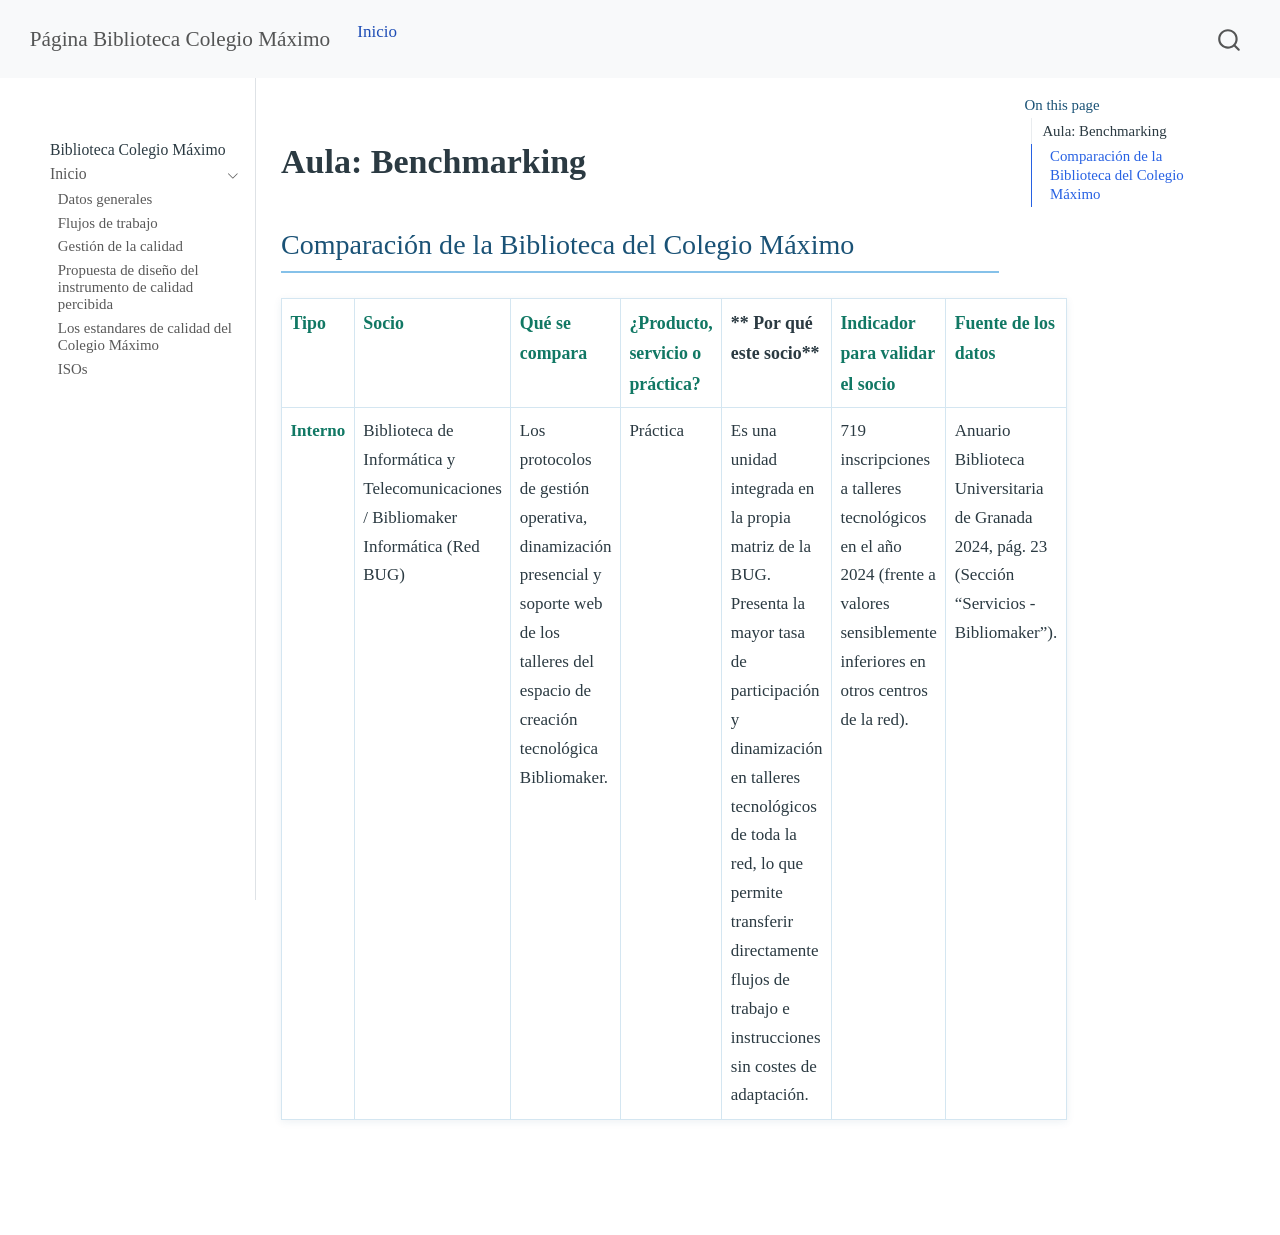
==== docs/benchmarking.html @ 6a1b7135 "changes" ====
<!DOCTYPE html>
<html xmlns="http://www.w3.org/1999/xhtml" lang="en" xml:lang="en"><head>

<meta charset="utf-8">
<meta name="generator" content="quarto-1.10.18">

<meta name="viewport" content="width=device-width, initial-scale=1.0, user-scalable=yes">


<title>benchmarking – Página Biblioteca Colegio Máximo</title>
<style>
/* Default styles provided by pandoc.
** See https://pandoc.org/MANUAL.html#variables-for-html for config info.
*/
span.smallcaps{font-variant: small-caps;}
div.columns{display: flex; gap: 1.5em;}
div.column{flex: auto;}
@media screen {
div.columns{gap: min(4vw, 1.5em);}
div.column{overflow-x: auto;}
}
div.hanging-indent{margin-left: 1.5em; text-indent: -1.5em;}
ul.task-list{list-style: none;}
ul.task-list li input[type="checkbox"] {
  width: 0.8em;
  margin: 0 0.8em 0.2em -1em; /* quarto-specific, see https://github.com/quarto-dev/quarto-cli/issues/4556 */ 
  vertical-align: middle;
}
</style>


<script src="site_libs/quarto-nav/quarto-nav.js"></script>
<script src="site_libs/quarto-nav/headroom.min.js"></script>
<script src="site_libs/clipboard/clipboard.min.js"></script>
<script src="site_libs/quarto-search/autocomplete.umd.js"></script>
<script src="site_libs/quarto-search/fuse.min.js"></script>
<script src="site_libs/quarto-search/quarto-search.js"></script>
<meta name="quarto:offset" content="./">
<script src="site_libs/quarto-html/quarto.js" type="module"></script>
<script src="site_libs/quarto-html/tabsets/tabsets.js" type="module"></script>
<script src="site_libs/quarto-html/popper.min.js"></script>
<script src="site_libs/quarto-html/tippy.umd.min.js"></script>
<script src="site_libs/quarto-html/anchor.min.js"></script>
<link href="site_libs/quarto-html/tippy.css" rel="stylesheet">
<link href="site_libs/quarto-html/quarto-syntax-highlighting-64a204ab8560d761af7679ceaba22944.css" rel="stylesheet" id="quarto-text-highlighting-styles">
<script src="site_libs/bootstrap/bootstrap.min.js"></script>
<link href="site_libs/bootstrap/bootstrap-icons.css" rel="stylesheet">
<link href="site_libs/bootstrap/bootstrap-4e663f3a4ff1a491e18bd6a28adf0390.min.css" rel="stylesheet" append-hash="true" id="quarto-bootstrap" data-mode="light">
<script id="quarto-search-options" type="application/json">{
  "location": "navbar",
  "copy-button": false,
  "collapse-after": 3,
  "panel-placement": "end",
  "type": "overlay",
  "limit": 50,
  "keyboard-shortcut": [
    "f",
    "/",
    "s"
  ],
  "show-item-context": false,
  "language": {
    "search-no-results-text": "No results",
    "search-matching-documents-text": "matching documents",
    "search-copy-link-title": "Copy link to search",
    "search-hide-matches-text": "Hide additional matches",
    "search-more-match-text": "more match in this document",
    "search-more-matches-text": "more matches in this document",
    "search-clear-button-title": "Clear",
    "search-text-placeholder": "",
    "search-detached-cancel-button-title": "Cancel",
    "search-submit-button-title": "Submit",
    "search-label": "Search"
  }
}</script>


<link rel="stylesheet" href="styles.css">
</head>

<body class="nav-sidebar docked nav-fixed quarto-light">

<div id="quarto-search-results"></div>
  <header id="quarto-header" class="headroom fixed-top">
    <nav class="navbar navbar-expand-lg " data-bs-theme="dark">
      <div class="navbar-container container-fluid">
      <div class="navbar-brand-container mx-auto">
    <a class="navbar-brand" href="./index.html">
    <span class="navbar-title">Página Biblioteca Colegio Máximo</span>
    </a>
  </div>
            <div id="quarto-search" class="" title="Search"></div>
          <button class="navbar-toggler" type="button" data-bs-toggle="collapse" data-bs-target="#navbarCollapse" aria-controls="navbarCollapse" role="menu" aria-expanded="false" aria-label="Toggle navigation" onclick="if (window.quartoToggleHeadroom) { window.quartoToggleHeadroom(); }">
  <span class="navbar-toggler-icon"></span>
</button>
          <div class="collapse navbar-collapse" id="navbarCollapse">
            <ul class="navbar-nav navbar-nav-scroll me-auto">
  <li class="nav-item">
    <a class="nav-link active" href="./index.html" aria-current="page"> 
<span class="menu-text">Inicio</span></a>
  </li>  
</ul>
          </div> <!-- /navcollapse -->
            <div class="quarto-navbar-tools">
</div>
      </div> <!-- /container-fluid -->
    </nav>
  <nav class="quarto-secondary-nav">
    <div class="container-fluid d-flex">
      <button type="button" class="quarto-btn-toggle btn" data-bs-toggle="collapse" role="button" data-bs-target=".quarto-sidebar-collapse-item" aria-controls="quarto-sidebar" aria-expanded="false" aria-label="Toggle sidebar navigation" onclick="if (window.quartoToggleHeadroom) { window.quartoToggleHeadroom(); }">
        <i class="bi bi-layout-text-sidebar-reverse"></i>
      </button>
        <nav class="quarto-page-breadcrumbs" aria-label="breadcrumb"><ol class="breadcrumb"></ol></nav>
        <a class="flex-grow-1" role="navigation" data-bs-toggle="collapse" data-bs-target=".quarto-sidebar-collapse-item" aria-controls="quarto-sidebar" aria-expanded="false" aria-label="Toggle sidebar navigation" onclick="if (window.quartoToggleHeadroom) { window.quartoToggleHeadroom(); }">      
        </a>
      <button type="button" class="btn quarto-search-button" aria-label="Search" onclick="window.quartoOpenSearch();">
        <i class="bi bi-search"></i>
      </button>
    </div>
  </nav>
</header>
<!-- content -->
<div id="quarto-content" class="quarto-container page-columns page-rows-contents page-layout-article page-navbar">
<!-- sidebar -->
  <nav id="quarto-sidebar" class="sidebar collapse collapse-horizontal quarto-sidebar-collapse-item sidebar-navigation docked overflow-auto">
        <div class="mt-2 flex-shrink-0 align-items-center">
        <div class="sidebar-search">
        <div id="quarto-search" class="" title="Search"></div>
        </div>
        </div>
    <div class="sidebar-menu-container"> 
    <ul class="list-unstyled mt-1">
        <li class="sidebar-item sidebar-item-section">
      <span class="sidebar-item-text sidebar-link text-start">
 <span class="menu-text">Biblioteca Colegio Máximo</span></span>
  </li>
        <li class="sidebar-item sidebar-item-section">
      <div class="sidebar-item-container"> 
            <a href="./index.html" class="sidebar-item-text sidebar-link">
 <span class="menu-text">Inicio</span></a>
          <a class="sidebar-item-toggle text-start" data-bs-toggle="collapse" data-bs-target="#" role="navigation" aria-expanded="true" aria-label="Toggle section">
            <i class="bi bi-chevron-right ms-2"></i>
          </a> 
      </div>
      <ul id="" class="collapse list-unstyled sidebar-section depth1 show">  
          <li class="sidebar-item">
  <div class="sidebar-item-container"> 
  <a href="./t1s1.html" class="sidebar-item-text sidebar-link">
 <span class="menu-text">Datos generales</span></a>
  </div>
</li>
          <li class="sidebar-item">
  <div class="sidebar-item-container"> 
  <a href="./flujosdetrabajo.html" class="sidebar-item-text sidebar-link">
 <span class="menu-text">Flujos de trabajo</span></a>
  </div>
</li>
          <li class="sidebar-item">
  <div class="sidebar-item-container"> 
  <a href="./gestioncalidad.html" class="sidebar-item-text sidebar-link">
 <span class="menu-text">Gestión de la calidad</span></a>
  </div>
</li>
          <li class="sidebar-item">
  <div class="sidebar-item-container"> 
  <a href="./disenodelisntrumento.html" class="sidebar-item-text sidebar-link">
 <span class="menu-text">Propuesta de diseño del instrumento de calidad percibida</span></a>
  </div>
</li>
          <li class="sidebar-item">
  <div class="sidebar-item-container"> 
  <a href="./estandarescalidad.html" class="sidebar-item-text sidebar-link">
 <span class="menu-text">Los estandares de calidad del Colegio Máximo</span></a>
  </div>
</li>
          <li class="sidebar-item">
  <div class="sidebar-item-container"> 
  <a href="./iso.qmd" class="sidebar-item-text sidebar-link">
 <span class="menu-text">ISOs</span></a>
  </div>
</li>
      </ul>
  </li>
    </ul>
    </div>
</nav>
<div id="quarto-sidebar-glass" class="quarto-sidebar-collapse-item" data-bs-toggle="collapse" data-bs-target=".quarto-sidebar-collapse-item"></div>
<!-- margin-sidebar -->
    <div id="quarto-margin-sidebar" class="sidebar margin-sidebar">
        <nav id="TOC" role="doc-toc" class="toc-active">
    <h2 id="toc-title">On this page</h2>
   
  <ul>
  <li><a href="#aula-benchmarking" id="toc-aula-benchmarking" class="nav-link active" data-scroll-target="#aula-benchmarking">Aula: Benchmarking</a>
  <ul class="collapse">
  <li><a href="#comparación-de-la-biblioteca-del-colegio-máximo" id="toc-comparación-de-la-biblioteca-del-colegio-máximo" class="nav-link" data-scroll-target="#comparación-de-la-biblioteca-del-colegio-máximo">Comparación de la Biblioteca del Colegio Máximo</a></li>
  </ul></li>
  </ul>
</nav>
    </div>
<!-- main -->
<main class="content" id="quarto-document-content"><header id="title-block-header" class="quarto-title-block"></header>




<section id="aula-benchmarking" class="level1">
<h1>Aula: Benchmarking</h1>
<section id="comparación-de-la-biblioteca-del-colegio-máximo" class="level2">
<h2 class="anchored" data-anchor-id="comparación-de-la-biblioteca-del-colegio-máximo">Comparación de la Biblioteca del Colegio Máximo</h2>
<table class="caption-top table">
<colgroup>
<col style="width: 14%">
<col style="width: 14%">
<col style="width: 14%">
<col style="width: 14%">
<col style="width: 14%">
<col style="width: 14%">
<col style="width: 14%">
</colgroup>
<thead>
<tr class="header">
<th style="text-align: left;"><strong>Tipo</strong></th>
<th style="text-align: left;"><strong>Socio</strong></th>
<th style="text-align: left;"><strong>Qué se compara</strong></th>
<th style="text-align: left;"><strong>¿Producto, servicio o práctica?</strong></th>
<th style="text-align: left;">** Por qué este socio**</th>
<th style="text-align: left;"><strong>Indicador para validar el socio</strong></th>
<th style="text-align: left;"><strong>Fuente de los datos</strong></th>
</tr>
</thead>
<tbody>
<tr class="odd">
<td style="text-align: left;"><strong>Interno</strong></td>
<td style="text-align: left;">Biblioteca de Informática y Telecomunicaciones / Bibliomaker Informática (Red BUG)</td>
<td style="text-align: left;">Los protocolos de gestión operativa, dinamización presencial y soporte web de los talleres del espacio de creación tecnológica Bibliomaker.</td>
<td style="text-align: left;">Práctica</td>
<td style="text-align: left;">Es una unidad integrada en la propia matriz de la BUG. Presenta la mayor tasa de participación y dinamización en talleres tecnológicos de toda la red, lo que permite transferir directamente flujos de trabajo e instrucciones sin costes de adaptación.</td>
<td style="text-align: left;">719 inscripciones a talleres tecnológicos en el año 2024 (frente a valores sensiblemente inferiores en otros centros de la red).</td>
<td style="text-align: left;">Anuario Biblioteca Universitaria de Granada 2024, pág. 23 (Sección “Servicios - Bibliomaker”).</td>
</tr>
</tbody>
</table>


</section>
</section>

</main> <!-- /main -->
<script id="quarto-html-after-body" type="application/javascript">
  window.document.addEventListener("DOMContentLoaded", function (event) {
    const icon = "";
    const anchorJS = new window.AnchorJS();
    anchorJS.options = {
      placement: 'right',
      icon: icon
    };
    anchorJS.add('.anchored');
    const isCodeAnnotation = (el) => {
      for (const clz of el.classList) {
        if (clz.startsWith('code-annotation-')) {                     
          return true;
        }
      }
      return false;
    }
    const onCopySuccess = function(e) {
      // button target
      const button = e.trigger;
      // don't keep focus
      button.blur();
      // flash "checked"
      button.classList.add('code-copy-button-checked');
      var currentTitle = button.getAttribute("title");
      button.setAttribute("title", "Copied!");
      let tooltip;
      if (window.bootstrap) {
        button.setAttribute("data-bs-toggle", "tooltip");
        button.setAttribute("data-bs-placement", "left");
        button.setAttribute("data-bs-title", "Copied!");
        tooltip = new bootstrap.Tooltip(button, 
          { trigger: "manual", 
            customClass: "code-copy-button-tooltip",
            offset: [0, -8]});
        tooltip.show();    
      }
      setTimeout(function() {
        if (tooltip) {
          tooltip.hide();
          button.removeAttribute("data-bs-title");
          button.removeAttribute("data-bs-toggle");
          button.removeAttribute("data-bs-placement");
        }
        button.setAttribute("title", currentTitle);
        button.classList.remove('code-copy-button-checked');
      }, 1000);
      // clear code selection
      e.clearSelection();
    }
    const getTextToCopy = function(trigger) {
      const outerScaffold = trigger.parentElement.cloneNode(true);
      const codeEl = outerScaffold.querySelector('code');
      for (const childEl of codeEl.children) {
        if (isCodeAnnotation(childEl)) {
          childEl.remove();
        }
      }
      return codeEl.innerText;
    }
    const clipboard = new window.ClipboardJS('.code-copy-button:not([data-in-quarto-modal])', {
      text: getTextToCopy
    });
    clipboard.on('success', onCopySuccess);
    if (window.document.getElementById('quarto-embedded-source-code-modal')) {
      const clipboardModal = new window.ClipboardJS('.code-copy-button[data-in-quarto-modal]', {
        text: getTextToCopy,
        container: window.document.getElementById('quarto-embedded-source-code-modal')
      });
      clipboardModal.on('success', onCopySuccess);
    }
      var localhostRegex = new RegExp(/^(?:http|https):\/\/localhost\:?[0-9]*\//);
      var mailtoRegex = new RegExp(/^mailto:/);
        var filterRegex = new RegExp('/' + window.location.host + '/');
      var isInternal = (href) => {
          return filterRegex.test(href) || localhostRegex.test(href) || mailtoRegex.test(href);
      }
      // Inspect non-navigation links and adorn them if external
     var links = window.document.querySelectorAll('a[href]:not(.nav-link):not(.navbar-brand):not(.toc-action):not(.sidebar-link):not(.sidebar-item-toggle):not(.pagination-link):not(.no-external):not([aria-hidden]):not(.dropdown-item):not(.quarto-navigation-tool):not(.about-link)');
      for (var i=0; i<links.length; i++) {
        const link = links[i];
        if (!isInternal(link.href)) {
          // undo the damage that might have been done by quarto-nav.js in the case of
          // links that we want to consider external
          if (link.dataset.originalHref !== undefined) {
            link.href = link.dataset.originalHref;
          }
        }
      }
    function tippyHover(el, contentFn, onTriggerFn, onUntriggerFn) {
      const config = {
        allowHTML: true,
        maxWidth: 500,
        delay: 100,
        arrow: false,
        appendTo: function(el) {
            return el.parentElement;
        },
        interactive: true,
        interactiveBorder: 10,
        theme: 'quarto',
        placement: 'bottom-start',
      };
      if (contentFn) {
        config.content = contentFn;
      }
      if (onTriggerFn) {
        config.onTrigger = onTriggerFn;
      }
      if (onUntriggerFn) {
        config.onUntrigger = onUntriggerFn;
      }
      window.tippy(el, config); 
    }
    const noterefs = window.document.querySelectorAll('a[role="doc-noteref"]');
    for (var i=0; i<noterefs.length; i++) {
      const ref = noterefs[i];
      tippyHover(ref, function() {
        // use id or data attribute instead here
        let href = ref.getAttribute('data-footnote-href') || ref.getAttribute('href');
        try { href = new URL(href).hash; } catch {}
        const id = href.replace(/^#\/?/, "");
        const note = window.document.getElementById(id);
        if (note) {
          return note.innerHTML;
        } else {
          return "";
        }
      });
    }
    const xrefs = window.document.querySelectorAll('a.quarto-xref');
    const processXRef = (id, note) => {
      // Strip column container classes
      const stripColumnClz = (el) => {
        el.classList.remove("page-full", "page-columns");
        if (el.children) {
          for (const child of el.children) {
            stripColumnClz(child);
          }
        }
      }
      stripColumnClz(note)
      if (id === null || id.startsWith('sec-')) {
        // Special case sections, only their first couple elements
        const container = document.createElement("div");
        if (note.children && note.children.length > 2) {
          container.appendChild(note.children[0].cloneNode(true));
          for (let i = 1; i < note.children.length; i++) {
            const child = note.children[i];
            if (child.tagName === "P" && child.innerText === "") {
              continue;
            } else {
              container.appendChild(child.cloneNode(true));
              break;
            }
          }
          if (window.Quarto?.typesetMath) {
            window.Quarto.typesetMath(container);
          }
          return container.innerHTML
        } else {
          if (window.Quarto?.typesetMath) {
            window.Quarto.typesetMath(note);
          }
          return note.innerHTML;
        }
      } else {
        // Remove any anchor links if they are present
        const anchorLink = note.querySelector('a.anchorjs-link');
        if (anchorLink) {
          anchorLink.remove();
        }
        if (window.Quarto?.typesetMath) {
          window.Quarto.typesetMath(note);
        }
        if (note.classList.contains("callout")) {
          return note.outerHTML;
        } else {
          return note.innerHTML;
        }
      }
    }
    for (var i=0; i<xrefs.length; i++) {
      const xref = xrefs[i];
      tippyHover(xref, undefined, function(instance) {
        instance.disable();
        let url = xref.getAttribute('href');
        let hash = undefined; 
        if (url.startsWith('#')) {
          hash = url;
        } else {
          try { hash = new URL(url).hash; } catch {}
        }
        if (hash) {
          const id = hash.replace(/^#\/?/, "");
          const note = window.document.getElementById(id);
          if (note !== null) {
            try {
              const html = processXRef(id, note.cloneNode(true));
              instance.setContent(html);
            } finally {
              instance.enable();
              instance.show();
            }
          } else {
            // See if we can fetch this
            fetch(url.split('#')[0])
            .then(res => res.text())
            .then(html => {
              const parser = new DOMParser();
              const htmlDoc = parser.parseFromString(html, "text/html");
              const note = htmlDoc.getElementById(id);
              if (note !== null) {
                const html = processXRef(id, note);
                instance.setContent(html);
              } 
            }).finally(() => {
              instance.enable();
              instance.show();
            });
          }
        } else {
          // See if we can fetch a full url (with no hash to target)
          // This is a special case and we should probably do some content thinning / targeting
          fetch(url)
          .then(res => res.text())
          .then(html => {
            const parser = new DOMParser();
            const htmlDoc = parser.parseFromString(html, "text/html");
            const note = htmlDoc.querySelector('main.content');
            if (note !== null) {
              // This should only happen for chapter cross references
              // (since there is no id in the URL)
              // remove the first header
              if (note.children.length > 0 && note.children[0].tagName === "HEADER") {
                note.children[0].remove();
              }
              const html = processXRef(null, note);
              instance.setContent(html);
            } 
          }).finally(() => {
            instance.enable();
            instance.show();
          });
        }
      }, function(instance) {
      });
    }
        let selectedAnnoteEl;
        const selectorForAnnotation = ( cell, annotation) => {
          let cellAttr = 'data-code-cell="' + cell + '"';
          let lineAttr = 'data-code-annotation="' +  annotation + '"';
          const selector = 'span[' + cellAttr + '][' + lineAttr + ']';
          return selector;
        }
        const selectCodeLines = (annoteEl) => {
          const doc = window.document;
          const targetCell = annoteEl.getAttribute("data-target-cell");
          const targetAnnotation = annoteEl.getAttribute("data-target-annotation");
          const annoteSpan = window.document.querySelector(selectorForAnnotation(targetCell, targetAnnotation));
          const lines = annoteSpan.getAttribute("data-code-lines").split(",");
          const lineIds = lines.map((line) => {
            return targetCell + "-" + line;
          })
          let top = null;
          let height = null;
          let parent = null;
          if (lineIds.length > 0) {
              //compute the position of the single el (top and bottom and make a div)
              const el = window.document.getElementById(lineIds[0]);
              top = el.offsetTop;
              height = el.offsetHeight;
              parent = el.parentElement.parentElement;
            if (lineIds.length > 1) {
              const lastEl = window.document.getElementById(lineIds[lineIds.length - 1]);
              const bottom = lastEl.offsetTop + lastEl.offsetHeight;
              height = bottom - top;
            }
            if (top !== null && height !== null && parent !== null) {
              // cook up a div (if necessary) and position it 
              let div = window.document.getElementById("code-annotation-line-highlight");
              if (div === null) {
                div = window.document.createElement("div");
                div.setAttribute("id", "code-annotation-line-highlight");
                div.style.position = 'absolute';
                parent.appendChild(div);
              }
              div.style.top = top - 2 + "px";
              div.style.height = height + 4 + "px";
              div.style.left = 0;
              let gutterDiv = window.document.getElementById("code-annotation-line-highlight-gutter");
              if (gutterDiv === null) {
                gutterDiv = window.document.createElement("div");
                gutterDiv.setAttribute("id", "code-annotation-line-highlight-gutter");
                gutterDiv.style.position = 'absolute';
                const codeCell = window.document.getElementById(targetCell);
                const gutter = codeCell.querySelector('.code-annotation-gutter');
                gutter.appendChild(gutterDiv);
              }
              gutterDiv.style.top = top - 2 + "px";
              gutterDiv.style.height = height + 4 + "px";
            }
            selectedAnnoteEl = annoteEl;
          }
        };
        const unselectCodeLines = () => {
          const elementsIds = ["code-annotation-line-highlight", "code-annotation-line-highlight-gutter"];
          elementsIds.forEach((elId) => {
            const div = window.document.getElementById(elId);
            if (div) {
              div.remove();
            }
          });
          selectedAnnoteEl = undefined;
        };
          // Handle positioning of the toggle
      window.addEventListener(
        "resize",
        throttle(() => {
          elRect = undefined;
          if (selectedAnnoteEl) {
            selectCodeLines(selectedAnnoteEl);
          }
        }, 10)
      );
      function throttle(fn, ms) {
      let throttle = false;
      let timer;
        return (...args) => {
          if(!throttle) { // first call gets through
              fn.apply(this, args);
              throttle = true;
          } else { // all the others get throttled
              if(timer) clearTimeout(timer); // cancel #2
              timer = setTimeout(() => {
                fn.apply(this, args);
                timer = throttle = false;
              }, ms);
          }
        };
      }
        // Attach click handler to the DT
        const annoteDls = window.document.querySelectorAll('dt[data-target-cell]');
        for (const annoteDlNode of annoteDls) {
          annoteDlNode.addEventListener('click', (event) => {
            const clickedEl = event.target;
            if (clickedEl !== selectedAnnoteEl) {
              unselectCodeLines();
              const activeEl = window.document.querySelector('dt[data-target-cell].code-annotation-active');
              if (activeEl) {
                activeEl.classList.remove('code-annotation-active');
              }
              selectCodeLines(clickedEl);
              clickedEl.classList.add('code-annotation-active');
            } else {
              // Unselect the line
              unselectCodeLines();
              clickedEl.classList.remove('code-annotation-active');
            }
          });
        }
    const findCites = (el) => {
      const parentEl = el.parentElement;
      if (parentEl) {
        const cites = parentEl.dataset.cites;
        if (cites) {
          return {
            el,
            cites: cites.split(' ')
          };
        } else {
          return findCites(el.parentElement)
        }
      } else {
        return undefined;
      }
    };
    var bibliorefs = window.document.querySelectorAll('a[role="doc-biblioref"]');
    for (var i=0; i<bibliorefs.length; i++) {
      const ref = bibliorefs[i];
      const citeInfo = findCites(ref);
      if (citeInfo) {
        tippyHover(citeInfo.el, function() {
          var popup = window.document.createElement('div');
          citeInfo.cites.forEach(function(cite) {
            var citeDiv = window.document.createElement('div');
            citeDiv.classList.add('hanging-indent');
            citeDiv.classList.add('csl-entry');
            var biblioDiv = window.document.getElementById('ref-' + cite);
            if (biblioDiv) {
              citeDiv.innerHTML = biblioDiv.innerHTML;
            }
            popup.appendChild(citeDiv);
          });
          return popup.innerHTML;
        });
      }
    }
  });
  </script>
</div> <!-- /content -->




</body></html>
---- docs/site_libs/quarto-html/tippy.css ----
.tippy-box[data-animation=fade][data-state=hidden]{opacity:0}[data-tippy-root]{max-width:calc(100vw - 10px)}.tippy-box{position:relative;background-color:#333;color:#fff;border-radius:4px;font-size:14px;line-height:1.4;white-space:normal;outline:0;transition-property:transform,visibility,opacity}.tippy-box[data-placement^=top]>.tippy-arrow{bottom:0}.tippy-box[data-placement^=top]>.tippy-arrow:before{bottom:-7px;left:0;border-width:8px 8px 0;border-top-color:initial;transform-origin:center top}.tippy-box[data-placement^=bottom]>.tippy-arrow{top:0}.tippy-box[data-placement^=bottom]>.tippy-arrow:before{top:-7px;left:0;border-width:0 8px 8px;border-bottom-color:initial;transform-origin:center bottom}.tippy-box[data-placement^=left]>.tippy-arrow{right:0}.tippy-box[data-placement^=left]>.tippy-arrow:before{border-width:8px 0 8px 8px;border-left-color:initial;right:-7px;transform-origin:center left}.tippy-box[data-placement^=right]>.tippy-arrow{left:0}.tippy-box[data-placement^=right]>.tippy-arrow:before{left:-7px;border-width:8px 8px 8px 0;border-right-color:initial;transform-origin:center right}.tippy-box[data-inertia][data-state=visible]{transition-timing-function:cubic-bezier(.54,1.5,.38,1.11)}.tippy-arrow{width:16px;height:16px;color:#333}.tippy-arrow:before{content:"";position:absolute;border-color:transparent;border-style:solid}.tippy-content{position:relative;padding:5px 9px;z-index:1}
---- docs/site_libs/quarto-html/quarto-syntax-highlighting-64a204ab8560d761af7679ceaba22944.css ----
/* quarto syntax highlight colors */
:root {
  --quarto-hl-ot-color: #003B4F;
  --quarto-hl-at-color: #657422;
  --quarto-hl-ss-color: #20794D;
  --quarto-hl-an-color: #5E5E5E;
  --quarto-hl-fu-color: #4758AB;
  --quarto-hl-st-color: #20794D;
  --quarto-hl-cf-color: #003B4F;
  --quarto-hl-op-color: #5E5E5E;
  --quarto-hl-er-color: #AD0000;
  --quarto-hl-bn-color: #AD0000;
  --quarto-hl-al-color: #AD0000;
  --quarto-hl-va-color: #111111;
  --quarto-hl-bu-color: inherit;
  --quarto-hl-ex-color: inherit;
  --quarto-hl-pp-color: #AD0000;
  --quarto-hl-in-color: #5E5E5E;
  --quarto-hl-vs-color: #20794D;
  --quarto-hl-wa-color: #5E5E5E;
  --quarto-hl-do-color: #5E5E5E;
  --quarto-hl-im-color: #00769E;
  --quarto-hl-ch-color: #20794D;
  --quarto-hl-dt-color: #AD0000;
  --quarto-hl-fl-color: #AD0000;
  --quarto-hl-co-color: #5E5E5E;
  --quarto-hl-cv-color: #5E5E5E;
  --quarto-hl-cn-color: #8f5902;
  --quarto-hl-sc-color: #5E5E5E;
  --quarto-hl-dv-color: #AD0000;
  --quarto-hl-kw-color: #003B4F;
}

/* other quarto variables */
:root {
  --quarto-font-monospace: SFMono-Regular, Menlo, Monaco, Consolas, "Liberation Mono", "Courier New", monospace;
}

/* syntax highlight based on Pandoc's rules */
pre > code.sourceCode > span {
  color: #003B4F;
}

code.sourceCode > span {
  color: #003B4F;
}

div.sourceCode,
div.sourceCode pre.sourceCode {
  color: #003B4F;
}

/* Normal */
code span {
  color: #003B4F;
}

/* Alert */
code span.al {
  color: #AD0000;
  font-style: inherit;
}

/* Annotation */
code span.an {
  color: #5E5E5E;
  font-style: inherit;
}

/* Attribute */
code span.at {
  color: #657422;
  font-style: inherit;
}

/* BaseN */
code span.bn {
  color: #AD0000;
  font-style: inherit;
}

/* BuiltIn */
code span.bu {
  font-style: inherit;
}

/* ControlFlow */
code span.cf {
  color: #003B4F;
  font-weight: bold;
  font-style: inherit;
}

/* Char */
code span.ch {
  color: #20794D;
  font-style: inherit;
}

/* Constant */
code span.cn {
  color: #8f5902;
  font-style: inherit;
}

/* Comment */
code span.co {
  color: #5E5E5E;
  font-style: inherit;
}

/* CommentVar */
code span.cv {
  color: #5E5E5E;
  font-style: italic;
}

/* Documentation */
code span.do {
  color: #5E5E5E;
  font-style: italic;
}

/* DataType */
code span.dt {
  color: #AD0000;
  font-style: inherit;
}

/* DecVal */
code span.dv {
  color: #AD0000;
  font-style: inherit;
}

/* Error */
code span.er {
  color: #AD0000;
  font-style: inherit;
}

/* Extension */
code span.ex {
  font-style: inherit;
}

/* Float */
code span.fl {
  color: #AD0000;
  font-style: inherit;
}

/* Function */
code span.fu {
  color: #4758AB;
  font-style: inherit;
}

/* Import */
code span.im {
  color: #00769E;
  font-style: inherit;
}

/* Information */
code span.in {
  color: #5E5E5E;
  font-style: inherit;
}

/* Keyword */
code span.kw {
  color: #003B4F;
  font-weight: bold;
  font-style: inherit;
}

/* Operator */
code span.op {
  color: #5E5E5E;
  font-style: inherit;
}

/* Other */
code span.ot {
  color: #003B4F;
  font-style: inherit;
}

/* Preprocessor */
code span.pp {
  color: #AD0000;
  font-style: inherit;
}

/* SpecialChar */
code span.sc {
  color: #5E5E5E;
  font-style: inherit;
}

/* SpecialString */
code span.ss {
  color: #20794D;
  font-style: inherit;
}

/* String */
code span.st {
  color: #20794D;
  font-style: inherit;
}

/* Variable */
code span.va {
  color: #111111;
  font-style: inherit;
}

/* VerbatimString */
code span.vs {
  color: #20794D;
  font-style: inherit;
}

/* Warning */
code span.wa {
  color: #5E5E5E;
  font-style: italic;
}

.prevent-inlining {
  content: "</";
}

/*# sourceMappingURL=9d8d5bb603a83b8298b89080a598c93b.css.map */
---- docs/styles.css ----
/* =========================================
Ficheiro: styles.css
Projeto: Página Biblioteca UGR
Estilo: Times New Roman, Azul e Verde
========================================= */
/* Estilos globais do corpo do site */
body {
font-family: 'Times New Roman', Times, serif;
line-height: 1.7;
color: #2b3a42;
max-width: 100%; /* Largura expandida para ocupar todo o ecrã */
margin: 0 auto;
padding: 30px;
background-color: #ffffff;
}
/*
Cabeçalhos de secção
*/
h2 {
color: #1a5276;
border-bottom: 2px solid #85c1e9;
padding-bottom: 10px;
margin-top: 45px;
margin-bottom: 25px;
font-weight: normal;
}
/*
Texto em negrito
*/
strong {
color: #117864;
font-weight: bold;
}
/* =========================================
Estilização de Tabelas
========================================= */
table {
width: 100%;
border-collapse: collapse;
margin-top: 25px;
margin-bottom: 35px;
background-color: #ffffff;
box-shadow: 0 2px 8px rgba(26, 82, 118, 0.08);
border: 1px solid #d4e6f1;
}
th, td {
border: 1px solid #d4e6f1;
padding: 14px 18px;
text-align: left;
vertical-align: top;
}
th {
background-color: #76d7c4;
color: #145a32;
font-weight: bold;
font-size: 1.05em;
}
/* Linhas alternadas para facilitar a leitura */
tr:nth-child(even) {
background-color: #f4f9f9;
}
tr:hover {
background-color: #e8f6f3;
}
/* =========================================
Estilização de Listas
========================================= */
ul, ol {
margin-bottom: 25px;
padding-left: 30px;
}
li {
margin-bottom: 14px;
}
/* Customização dos marcadores das listas */
ul li::marker {
color: #85c1e9;
}
ol li::marker {
color: #117864;
font-weight: bold;
}
ol li {
padding-left: 8px;
}
/* =========================================
Caixa de Introdução Personalizada
========================================= */
.caixa-intro-azul {
background-color: #ebf5fb;
border-left: 4px solid #3498db;
padding: 15px 20px;
margin-bottom: 25px;
border-radius: 0 4px 4px 0;
}
.caixa-intro-azul h3 {
color: #1a5276;
border-bottom: none;
margin-top: 0;
margin-bottom: 15px;
font-weight: bold;
}
.caixa-intro-azul p:last-child {
margin-bottom: 0; /* Remove a margem extra no fundo do último parágrafo */
}
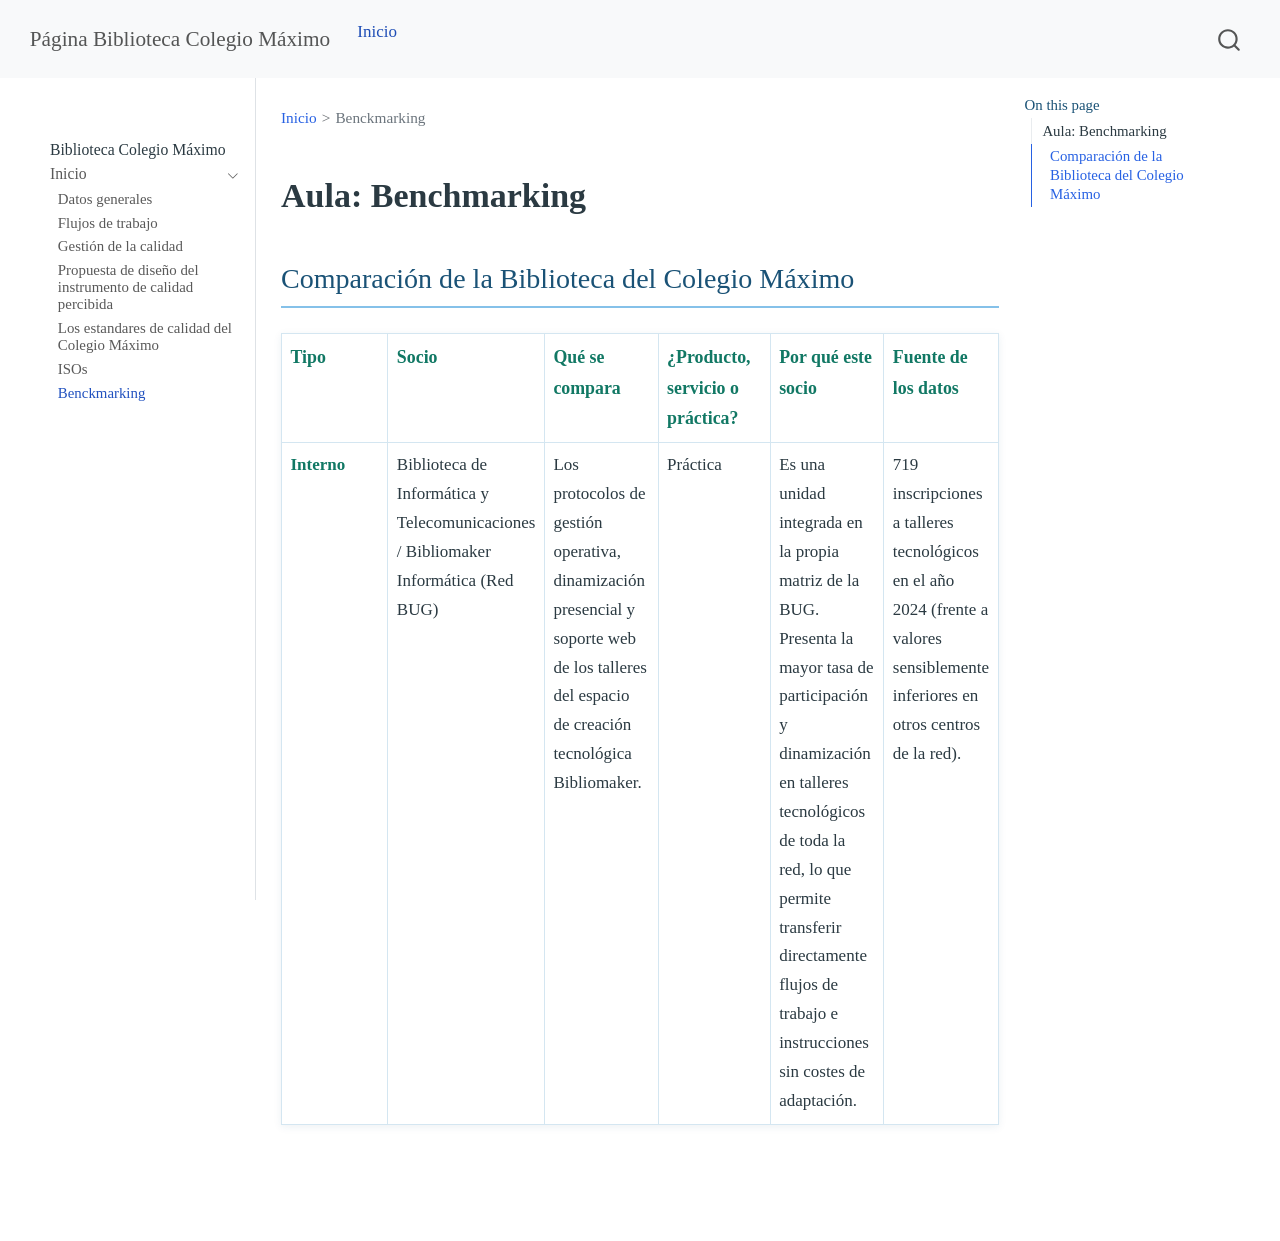
==== commit 20a70ea0: "Añadir el apartado benchmarking a la web" ====
--- a/docs/benchmarking.html
+++ b/docs/benchmarking.html
@@ -2,7 +2,7 @@
 <html xmlns="http://www.w3.org/1999/xhtml" lang="en" xml:lang="en"><head>
 
 <meta charset="utf-8">
-<meta name="generator" content="quarto-1.10.18">
+<meta name="generator" content="quarto-1.10.19">
 
 <meta name="viewport" content="width=device-width, initial-scale=1.0, user-scalable=yes">
 
@@ -42,7 +42,7 @@
 <script src="site_libs/quarto-html/tippy.umd.min.js"></script>
 <script src="site_libs/quarto-html/anchor.min.js"></script>
 <link href="site_libs/quarto-html/tippy.css" rel="stylesheet">
-<link href="site_libs/quarto-html/quarto-syntax-highlighting-64a204ab8560d761af7679ceaba22944.css" rel="stylesheet" id="quarto-text-highlighting-styles">
+<link href="site_libs/quarto-html/quarto-syntax-highlighting-bf27225e3a48a9273f3daa8f8e829971.css" rel="stylesheet" id="quarto-text-highlighting-styles">
 <script src="site_libs/bootstrap/bootstrap.min.js"></script>
 <link href="site_libs/bootstrap/bootstrap-icons.css" rel="stylesheet">
 <link href="site_libs/bootstrap/bootstrap-4e663f3a4ff1a491e18bd6a28adf0390.min.css" rel="stylesheet" append-hash="true" id="quarto-bootstrap" data-mode="light">
@@ -110,7 +110,7 @@
       <button type="button" class="quarto-btn-toggle btn" data-bs-toggle="collapse" role="button" data-bs-target=".quarto-sidebar-collapse-item" aria-controls="quarto-sidebar" aria-expanded="false" aria-label="Toggle sidebar navigation" onclick="if (window.quartoToggleHeadroom) { window.quartoToggleHeadroom(); }">
         <i class="bi bi-layout-text-sidebar-reverse"></i>
       </button>
-        <nav class="quarto-page-breadcrumbs" aria-label="breadcrumb"><ol class="breadcrumb"></ol></nav>
+        <nav class="quarto-page-breadcrumbs" aria-label="breadcrumb"><ol class="breadcrumb"><li class="breadcrumb-item"><a href="./index.html">Inicio</a></li><li class="breadcrumb-item"><a href="./benchmarking.html">Benckmarking</a></li></ol></nav>
         <a class="flex-grow-1" role="navigation" data-bs-toggle="collapse" data-bs-target=".quarto-sidebar-collapse-item" aria-controls="quarto-sidebar" aria-expanded="false" aria-label="Toggle sidebar navigation" onclick="if (window.quartoToggleHeadroom) { window.quartoToggleHeadroom(); }">      
         </a>
       <button type="button" class="btn quarto-search-button" aria-label="Search" onclick="window.quartoOpenSearch();">
@@ -179,6 +179,12 @@
  <span class="menu-text">ISOs</span></a>
   </div>
 </li>
+          <li class="sidebar-item">
+  <div class="sidebar-item-container"> 
+  <a href="./benchmarking.html" class="sidebar-item-text sidebar-link active">
+ <span class="menu-text">Benckmarking</span></a>
+  </div>
+</li>
       </ul>
   </li>
     </ul>
@@ -199,7 +205,7 @@
 </nav>
     </div>
 <!-- main -->
-<main class="content" id="quarto-document-content"><header id="title-block-header" class="quarto-title-block"></header>
+<main class="content" id="quarto-document-content"><header id="title-block-header" class="quarto-title-block"><nav class="quarto-page-breadcrumbs quarto-title-breadcrumbs d-none d-lg-block" aria-label="breadcrumb"><ol class="breadcrumb"><li class="breadcrumb-item"><a href="./index.html">Inicio</a></li><li class="breadcrumb-item"><a href="./benchmarking.html">Benckmarking</a></li></ol></nav></header>
 
 
 
@@ -210,13 +216,12 @@
 <h2 class="anchored" data-anchor-id="comparación-de-la-biblioteca-del-colegio-máximo">Comparación de la Biblioteca del Colegio Máximo</h2>
 <table class="caption-top table">
 <colgroup>
-<col style="width: 14%">
-<col style="width: 14%">
-<col style="width: 14%">
-<col style="width: 14%">
-<col style="width: 14%">
-<col style="width: 14%">
-<col style="width: 14%">
+<col style="width: 16%">
+<col style="width: 16%">
+<col style="width: 16%">
+<col style="width: 16%">
+<col style="width: 16%">
+<col style="width: 16%">
 </colgroup>
 <thead>
 <tr class="header">
@@ -224,8 +229,7 @@
 <th style="text-align: left;"><strong>Socio</strong></th>
 <th style="text-align: left;"><strong>Qué se compara</strong></th>
 <th style="text-align: left;"><strong>¿Producto, servicio o práctica?</strong></th>
-<th style="text-align: left;">** Por qué este socio**</th>
-<th style="text-align: left;"><strong>Indicador para validar el socio</strong></th>
+<th style="text-align: left;"><strong>Por qué este socio</strong></th>
 <th style="text-align: left;"><strong>Fuente de los datos</strong></th>
 </tr>
 </thead>
@@ -237,7 +241,6 @@
 <td style="text-align: left;">Práctica</td>
 <td style="text-align: left;">Es una unidad integrada en la propia matriz de la BUG. Presenta la mayor tasa de participación y dinamización en talleres tecnológicos de toda la red, lo que permite transferir directamente flujos de trabajo e instrucciones sin costes de adaptación.</td>
 <td style="text-align: left;">719 inscripciones a talleres tecnológicos en el año 2024 (frente a valores sensiblemente inferiores en otros centros de la red).</td>
-<td style="text-align: left;">Anuario Biblioteca Universitaria de Granada 2024, pág. 23 (Sección “Servicios - Bibliomaker”).</td>
 </tr>
 </tbody>
 </table>
--- a/docs/site_libs/quarto-html/quarto-syntax-highlighting-bf27225e3a48a9273f3daa8f8e829971.css
+++ b/docs/site_libs/quarto-html/quarto-syntax-highlighting-bf27225e3a48a9273f3daa8f8e829971.css
@@ -0,0 +1,236 @@
+/* quarto syntax highlight colors */
+:root {
+  --quarto-hl-ot-color: #003B4F;
+  --quarto-hl-at-color: #657422;
+  --quarto-hl-ss-color: #20794D;
+  --quarto-hl-an-color: #5E5E5E;
+  --quarto-hl-fu-color: #4758AB;
+  --quarto-hl-st-color: #20794D;
+  --quarto-hl-cf-color: #003B4F;
+  --quarto-hl-op-color: #5E5E5E;
+  --quarto-hl-er-color: #AD0000;
+  --quarto-hl-bn-color: #AD0000;
+  --quarto-hl-al-color: #AD0000;
+  --quarto-hl-va-color: #111111;
+  --quarto-hl-bu-color: inherit;
+  --quarto-hl-ex-color: inherit;
+  --quarto-hl-pp-color: #AD0000;
+  --quarto-hl-in-color: #5E5E5E;
+  --quarto-hl-vs-color: #20794D;
+  --quarto-hl-wa-color: #5E5E5E;
+  --quarto-hl-do-color: #5E5E5E;
+  --quarto-hl-im-color: #00769E;
+  --quarto-hl-ch-color: #20794D;
+  --quarto-hl-dt-color: #AD0000;
+  --quarto-hl-fl-color: #AD0000;
+  --quarto-hl-co-color: #5E5E5E;
+  --quarto-hl-cv-color: #5E5E5E;
+  --quarto-hl-cn-color: #8f5902;
+  --quarto-hl-sc-color: #5E5E5E;
+  --quarto-hl-dv-color: #AD0000;
+  --quarto-hl-kw-color: #003B4F;
+}
+
+/* other quarto variables */
+:root {
+  --quarto-font-monospace: SFMono-Regular, Menlo, Monaco, Consolas, "Liberation Mono", "Courier New", monospace;
+}
+
+/* syntax highlight based on Pandoc's rules */
+pre > code.sourceCode > span {
+  color: #003B4F;
+}
+
+code.sourceCode > span {
+  color: #003B4F;
+}
+
+div.sourceCode,
+div.sourceCode pre.sourceCode {
+  color: #003B4F;
+}
+
+/* Normal */
+code span {
+  color: #003B4F;
+}
+
+/* Alert */
+code span.al {
+  color: #AD0000;
+  font-style: inherit;
+}
+
+/* Annotation */
+code span.an {
+  color: #5E5E5E;
+  font-style: inherit;
+}
+
+/* Attribute */
+code span.at {
+  color: #657422;
+  font-style: inherit;
+}
+
+/* BaseN */
+code span.bn {
+  color: #AD0000;
+  font-style: inherit;
+}
+
+/* BuiltIn */
+code span.bu {
+  font-style: inherit;
+}
+
+/* ControlFlow */
+code span.cf {
+  color: #003B4F;
+  font-weight: bold;
+  font-style: inherit;
+}
+
+/* Char */
+code span.ch {
+  color: #20794D;
+  font-style: inherit;
+}
+
+/* Constant */
+code span.cn {
+  color: #8f5902;
+  font-style: inherit;
+}
+
+/* Comment */
+code span.co {
+  color: #5E5E5E;
+  font-style: inherit;
+}
+
+/* CommentVar */
+code span.cv {
+  color: #5E5E5E;
+  font-style: italic;
+}
+
+/* Documentation */
+code span.do {
+  color: #5E5E5E;
+  font-style: italic;
+}
+
+/* DataType */
+code span.dt {
+  color: #AD0000;
+  font-style: inherit;
+}
+
+/* DecVal */
+code span.dv {
+  color: #AD0000;
+  font-style: inherit;
+}
+
+/* Error */
+code span.er {
+  color: #AD0000;
+  font-style: inherit;
+}
+
+/* Extension */
+code span.ex {
+  font-style: inherit;
+}
+
+/* Float */
+code span.fl {
+  color: #AD0000;
+  font-style: inherit;
+}
+
+/* Function */
+code span.fu {
+  color: #4758AB;
+  font-style: inherit;
+}
+
+/* Import */
+code span.im {
+  color: #00769E;
+  font-style: inherit;
+}
+
+/* Information */
+code span.in {
+  color: #5E5E5E;
+  font-style: inherit;
+}
+
+/* Keyword */
+code span.kw {
+  color: #003B4F;
+  font-weight: bold;
+  font-style: inherit;
+}
+
+/* Operator */
+code span.op {
+  color: #5E5E5E;
+  font-style: inherit;
+}
+
+/* Other */
+code span.ot {
+  color: #003B4F;
+  font-style: inherit;
+}
+
+/* Preprocessor */
+code span.pp {
+  color: #AD0000;
+  font-style: inherit;
+}
+
+/* SpecialChar */
+code span.sc {
+  color: #5E5E5E;
+  font-style: inherit;
+}
+
+/* SpecialString */
+code span.ss {
+  color: #20794D;
+  font-style: inherit;
+}
+
+/* String */
+code span.st {
+  color: #20794D;
+  font-style: inherit;
+}
+
+/* Variable */
+code span.va {
+  color: #111111;
+  font-style: inherit;
+}
+
+/* VerbatimString */
+code span.vs {
+  color: #20794D;
+  font-style: inherit;
+}
+
+/* Warning */
+code span.wa {
+  color: #5E5E5E;
+  font-style: italic;
+}
+
+.prevent-inlining {
+  content: "</";
+}
+
+/*# sourceMappingURL=8be38f48d34c45af72792cbd699585e7.css.map */
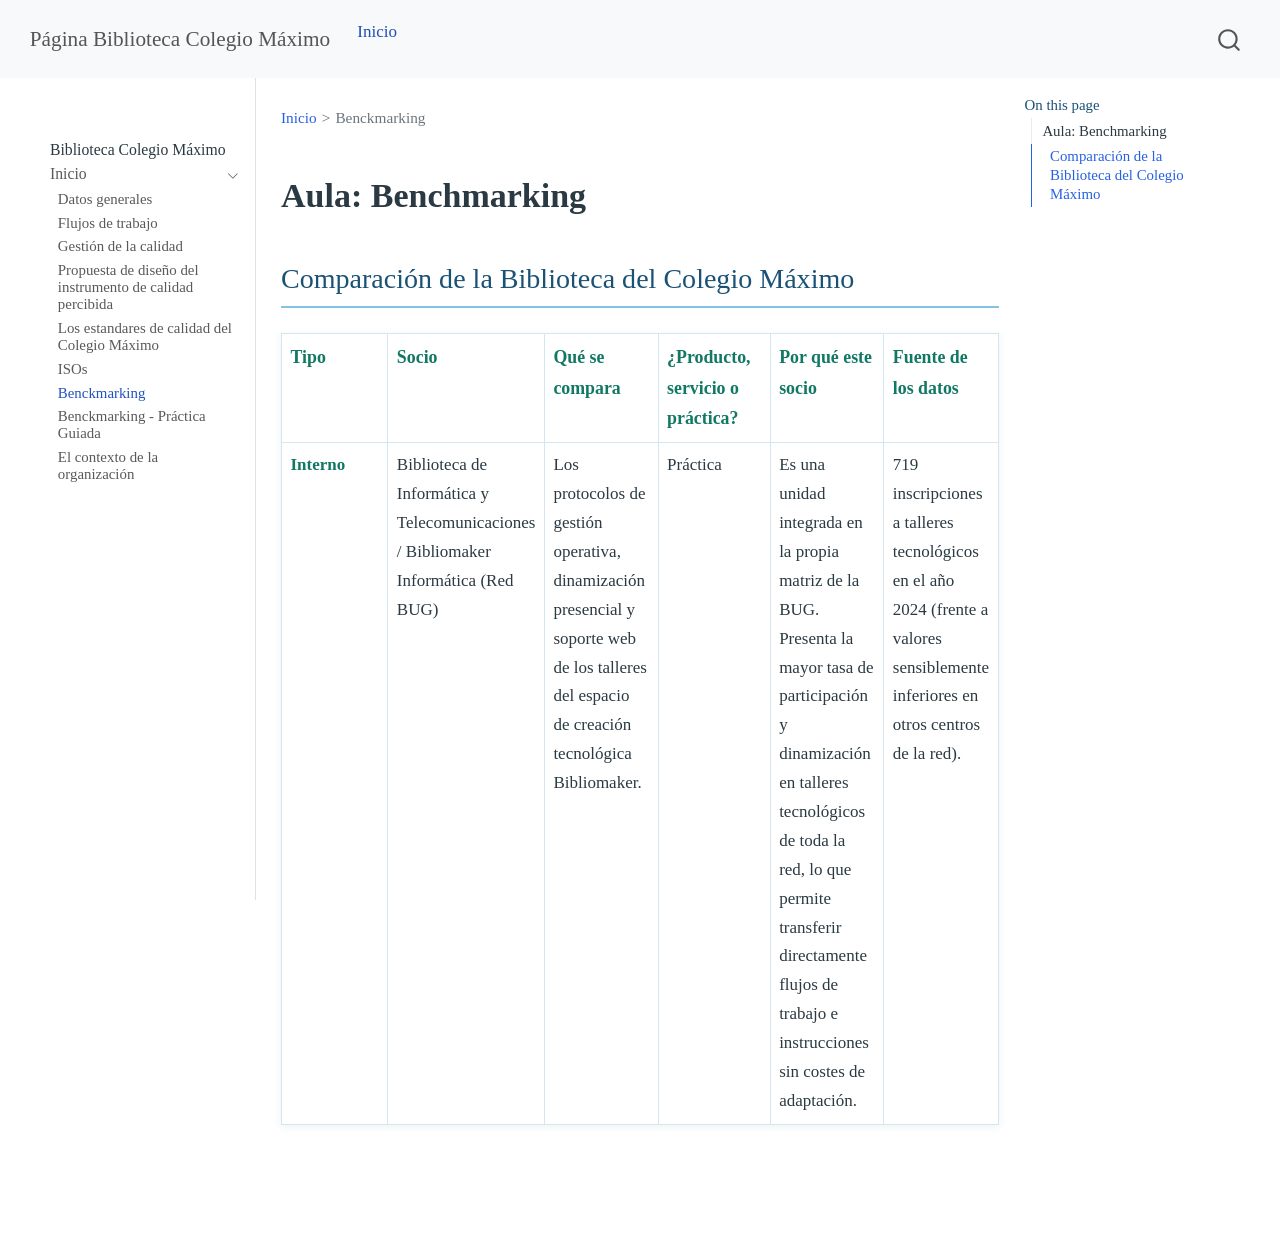
==== commit 5d52f5e9: "update" ====
--- a/docs/benchmarking.html
+++ b/docs/benchmarking.html
@@ -2,7 +2,7 @@
 <html xmlns="http://www.w3.org/1999/xhtml" lang="en" xml:lang="en"><head>
 
 <meta charset="utf-8">
-<meta name="generator" content="quarto-1.10.19">
+<meta name="generator" content="quarto-1.10.18">
 
 <meta name="viewport" content="width=device-width, initial-scale=1.0, user-scalable=yes">
 
@@ -42,7 +42,7 @@
 <script src="site_libs/quarto-html/tippy.umd.min.js"></script>
 <script src="site_libs/quarto-html/anchor.min.js"></script>
 <link href="site_libs/quarto-html/tippy.css" rel="stylesheet">
-<link href="site_libs/quarto-html/quarto-syntax-highlighting-bf27225e3a48a9273f3daa8f8e829971.css" rel="stylesheet" id="quarto-text-highlighting-styles">
+<link href="site_libs/quarto-html/quarto-syntax-highlighting-64a204ab8560d761af7679ceaba22944.css" rel="stylesheet" id="quarto-text-highlighting-styles">
 <script src="site_libs/bootstrap/bootstrap.min.js"></script>
 <link href="site_libs/bootstrap/bootstrap-icons.css" rel="stylesheet">
 <link href="site_libs/bootstrap/bootstrap-4e663f3a4ff1a491e18bd6a28adf0390.min.css" rel="stylesheet" append-hash="true" id="quarto-bootstrap" data-mode="light">
@@ -175,7 +175,7 @@
 </li>
           <li class="sidebar-item">
   <div class="sidebar-item-container"> 
-  <a href="./iso.qmd" class="sidebar-item-text sidebar-link">
+  <a href="./iso.html" class="sidebar-item-text sidebar-link">
  <span class="menu-text">ISOs</span></a>
   </div>
 </li>
@@ -183,6 +183,18 @@
   <div class="sidebar-item-container"> 
   <a href="./benchmarking.html" class="sidebar-item-text sidebar-link active">
  <span class="menu-text">Benckmarking</span></a>
+  </div>
+</li>
+          <li class="sidebar-item">
+  <div class="sidebar-item-container"> 
+  <a href="./benchmarkingpracticaguiada.html" class="sidebar-item-text sidebar-link">
+ <span class="menu-text">Benckmarking - Práctica Guiada</span></a>
+  </div>
+</li>
+          <li class="sidebar-item">
+  <div class="sidebar-item-container"> 
+  <a href="./elcontextodelaorganizacion.html" class="sidebar-item-text sidebar-link">
+ <span class="menu-text">El contexto de la organización</span></a>
   </div>
 </li>
       </ul>
--- a/docs/site_libs/quarto-html/quarto-syntax-highlighting-64a204ab8560d761af7679ceaba22944.css
+++ b/docs/site_libs/quarto-html/quarto-syntax-highlighting-64a204ab8560d761af7679ceaba22944.css
@@ -0,0 +1,236 @@
+/* quarto syntax highlight colors */
+:root {
+  --quarto-hl-ot-color: #003B4F;
+  --quarto-hl-at-color: #657422;
+  --quarto-hl-ss-color: #20794D;
+  --quarto-hl-an-color: #5E5E5E;
+  --quarto-hl-fu-color: #4758AB;
+  --quarto-hl-st-color: #20794D;
+  --quarto-hl-cf-color: #003B4F;
+  --quarto-hl-op-color: #5E5E5E;
+  --quarto-hl-er-color: #AD0000;
+  --quarto-hl-bn-color: #AD0000;
+  --quarto-hl-al-color: #AD0000;
+  --quarto-hl-va-color: #111111;
+  --quarto-hl-bu-color: inherit;
+  --quarto-hl-ex-color: inherit;
+  --quarto-hl-pp-color: #AD0000;
+  --quarto-hl-in-color: #5E5E5E;
+  --quarto-hl-vs-color: #20794D;
+  --quarto-hl-wa-color: #5E5E5E;
+  --quarto-hl-do-color: #5E5E5E;
+  --quarto-hl-im-color: #00769E;
+  --quarto-hl-ch-color: #20794D;
+  --quarto-hl-dt-color: #AD0000;
+  --quarto-hl-fl-color: #AD0000;
+  --quarto-hl-co-color: #5E5E5E;
+  --quarto-hl-cv-color: #5E5E5E;
+  --quarto-hl-cn-color: #8f5902;
+  --quarto-hl-sc-color: #5E5E5E;
+  --quarto-hl-dv-color: #AD0000;
+  --quarto-hl-kw-color: #003B4F;
+}
+
+/* other quarto variables */
+:root {
+  --quarto-font-monospace: SFMono-Regular, Menlo, Monaco, Consolas, "Liberation Mono", "Courier New", monospace;
+}
+
+/* syntax highlight based on Pandoc's rules */
+pre > code.sourceCode > span {
+  color: #003B4F;
+}
+
+code.sourceCode > span {
+  color: #003B4F;
+}
+
+div.sourceCode,
+div.sourceCode pre.sourceCode {
+  color: #003B4F;
+}
+
+/* Normal */
+code span {
+  color: #003B4F;
+}
+
+/* Alert */
+code span.al {
+  color: #AD0000;
+  font-style: inherit;
+}
+
+/* Annotation */
+code span.an {
+  color: #5E5E5E;
+  font-style: inherit;
+}
+
+/* Attribute */
+code span.at {
+  color: #657422;
+  font-style: inherit;
+}
+
+/* BaseN */
+code span.bn {
+  color: #AD0000;
+  font-style: inherit;
+}
+
+/* BuiltIn */
+code span.bu {
+  font-style: inherit;
+}
+
+/* ControlFlow */
+code span.cf {
+  color: #003B4F;
+  font-weight: bold;
+  font-style: inherit;
+}
+
+/* Char */
+code span.ch {
+  color: #20794D;
+  font-style: inherit;
+}
+
+/* Constant */
+code span.cn {
+  color: #8f5902;
+  font-style: inherit;
+}
+
+/* Comment */
+code span.co {
+  color: #5E5E5E;
+  font-style: inherit;
+}
+
+/* CommentVar */
+code span.cv {
+  color: #5E5E5E;
+  font-style: italic;
+}
+
+/* Documentation */
+code span.do {
+  color: #5E5E5E;
+  font-style: italic;
+}
+
+/* DataType */
+code span.dt {
+  color: #AD0000;
+  font-style: inherit;
+}
+
+/* DecVal */
+code span.dv {
+  color: #AD0000;
+  font-style: inherit;
+}
+
+/* Error */
+code span.er {
+  color: #AD0000;
+  font-style: inherit;
+}
+
+/* Extension */
+code span.ex {
+  font-style: inherit;
+}
+
+/* Float */
+code span.fl {
+  color: #AD0000;
+  font-style: inherit;
+}
+
+/* Function */
+code span.fu {
+  color: #4758AB;
+  font-style: inherit;
+}
+
+/* Import */
+code span.im {
+  color: #00769E;
+  font-style: inherit;
+}
+
+/* Information */
+code span.in {
+  color: #5E5E5E;
+  font-style: inherit;
+}
+
+/* Keyword */
+code span.kw {
+  color: #003B4F;
+  font-weight: bold;
+  font-style: inherit;
+}
+
+/* Operator */
+code span.op {
+  color: #5E5E5E;
+  font-style: inherit;
+}
+
+/* Other */
+code span.ot {
+  color: #003B4F;
+  font-style: inherit;
+}
+
+/* Preprocessor */
+code span.pp {
+  color: #AD0000;
+  font-style: inherit;
+}
+
+/* SpecialChar */
+code span.sc {
+  color: #5E5E5E;
+  font-style: inherit;
+}
+
+/* SpecialString */
+code span.ss {
+  color: #20794D;
+  font-style: inherit;
+}
+
+/* String */
+code span.st {
+  color: #20794D;
+  font-style: inherit;
+}
+
+/* Variable */
+code span.va {
+  color: #111111;
+  font-style: inherit;
+}
+
+/* VerbatimString */
+code span.vs {
+  color: #20794D;
+  font-style: inherit;
+}
+
+/* Warning */
+code span.wa {
+  color: #5E5E5E;
+  font-style: italic;
+}
+
+.prevent-inlining {
+  content: "</";
+}
+
+/*# sourceMappingURL=9d8d5bb603a83b8298b89080a598c93b.css.map */
